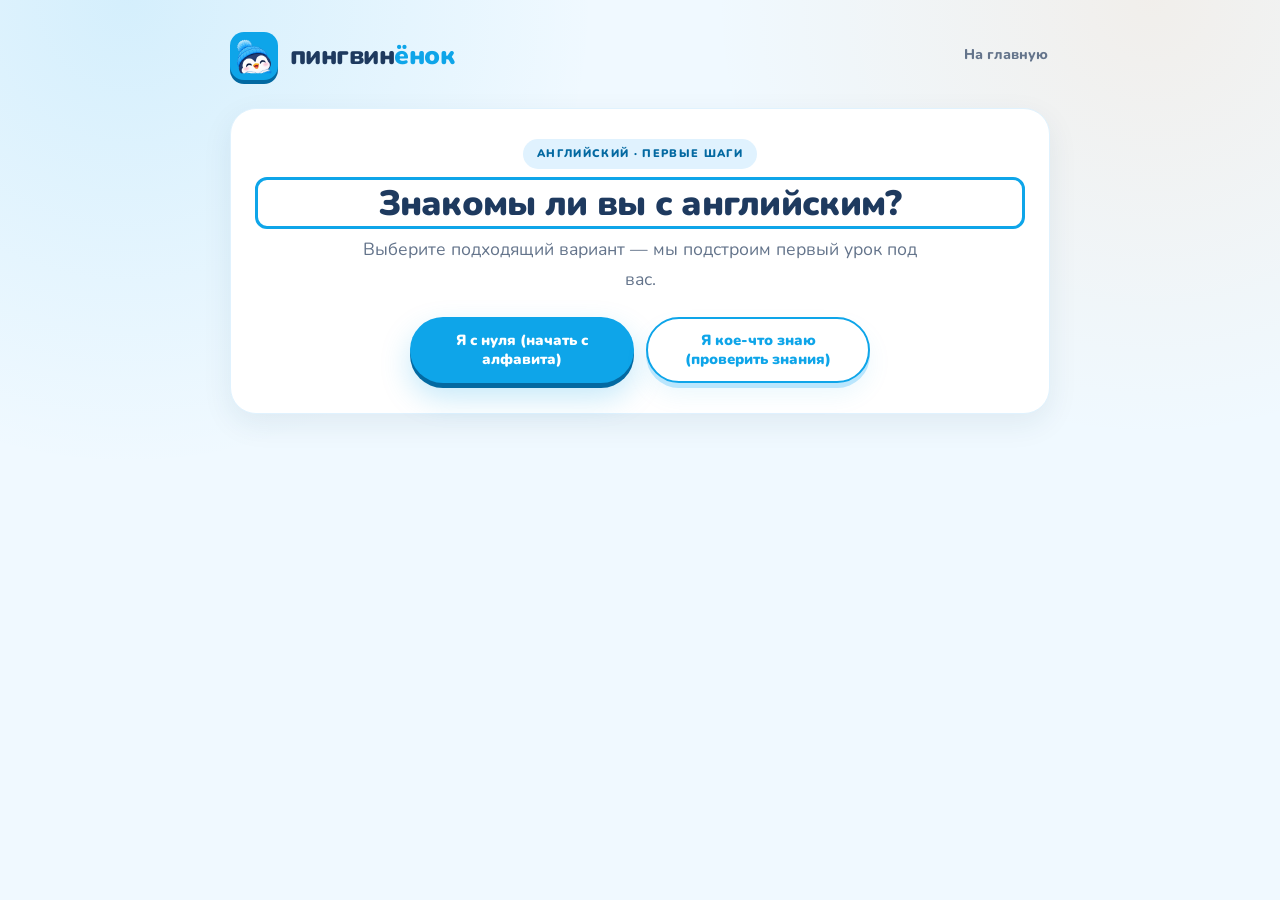
==== lessons.html @ 1494838b "Create SPA lesson engine, onboarding, and progress tracking" ====
<!DOCTYPE html>
<html lang="ru">
<head>
  <meta charset="UTF-8">
  <meta name="viewport" content="width=device-width, initial-scale=1.0">
  <title>Уроки — пингвинёнок</title>
  <meta name="description" content="Первые уроки английского с пингвинёнком: алфавит, приветствия и числа.">
  <link rel="icon" type="image/png" href="images/favicon.png">
  <link rel="apple-touch-icon" href="images/favicon.png">
  <link rel="preconnect" href="https://fonts.googleapis.com">
  <link rel="preconnect" href="https://fonts.gstatic.com" crossorigin>
  <link href="https://fonts.googleapis.com/css2?family=Nunito:wght@400;600;700;800;900&amp;display=swap" rel="stylesheet">
  <link rel="stylesheet" href="css/styles.css">
</head>
<body>
  <main class="lessons-app" id="main">
    <div class="container lessons-app__inner">
      <header class="lessons-topbar">
        <a class="logo" href="index.html" aria-label="пингвинёнок — на главную">
          <span class="logo__icon"><img src="images/penguin-icon.png" alt="" width="48" height="48"></span>
          <span class="logo__text"><span class="logo__text-dark">пингвин</span><span class="logo__text-blue">ёнок</span></span>
        </a>
        <a class="btn-text" href="index.html">На главную</a>
      </header>

      <section class="lesson-screen" data-screen="onboarding">
        <div class="lesson-card lesson-card--centered">
          <span class="eyebrow">Английский · первые шаги</span>
          <h1 class="section__title">Знакомы ли вы с английским?</h1>
          <p class="section__lead">Выберите подходящий вариант — мы подстроим первый урок под вас.</p>
          <div class="lesson-actions">
            <button class="btn btn--primary" type="button" data-action="start-zero">Я с нуля (начать с алфавита)</button>
            <button class="btn btn--secondary" type="button" data-action="start-test">Я кое-что знаю (проверить знания)</button>
          </div>
        </div>
      </section>

      <section class="lesson-screen" data-screen="continue" hidden>
        <div class="lesson-card lesson-card--centered">
          <span class="eyebrow" data-continue-label>Продолжить обучение</span>
          <h1 class="section__title" data-continue-title>Продолжить обучение</h1>
          <p class="section__lead" data-continue-text></p>
          <p class="lesson-continue__meta" data-continue-meta></p>
          <div class="lesson-actions">
            <button class="btn btn--primary" type="button" data-action="continue" data-continue-button>Продолжить</button>
            <button class="btn-text" type="button" data-action="reset">Начать заново</button>
          </div>
        </div>
      </section>

      <section class="lesson-screen" data-screen="test" hidden>
        <div class="lesson-card">
          <div class="lesson-topline">
            <span class="eyebrow">Мини-тест</span>
            <span class="lesson-counter" data-test-count></span>
          </div>
          <div class="lesson-progress" role="progressbar" aria-label="Прогресс теста" aria-valuemin="0" aria-valuemax="100" aria-valuenow="0" data-test-progress-wrap>
            <div class="lesson-progress__bar" data-test-progress></div>
          </div>
          <h1 class="lesson-question" data-test-question></h1>
          <div class="lesson-options" data-test-options></div>
          <p class="lesson-feedback" data-test-feedback aria-live="polite"></p>
          <div class="lesson-actions">
            <button class="btn btn--primary" type="button" data-test-next hidden>Далее</button>
          </div>
        </div>
      </section>

      <section class="lesson-screen" data-screen="lesson" hidden>
        <div class="lesson-card">
          <div class="lesson-topline">
            <span class="eyebrow" data-lesson-type></span>
            <span class="lesson-counter" data-lesson-count></span>
          </div>
          <h1 class="lesson-title" data-lesson-title></h1>
          <p class="lesson-theory" data-lesson-theory></p>
          <div class="lesson-progress" role="progressbar" aria-label="Прогресс урока" aria-valuemin="0" aria-valuemax="100" aria-valuenow="0" data-lesson-progress-wrap>
            <div class="lesson-progress__bar" data-lesson-progress></div>
          </div>
          <h2 class="lesson-question" data-lesson-question></h2>
          <div class="lesson-options" data-lesson-options></div>
          <p class="lesson-feedback" data-lesson-feedback aria-live="polite"></p>
          <div class="lesson-actions">
            <button class="btn btn--primary" type="button" data-lesson-next hidden>Далее</button>
          </div>
        </div>
        <button class="btn-text lesson-exit" type="button" data-action="exit">Выйти к продолжению</button>
      </section>

      <section class="lesson-screen" data-screen="result" hidden>
        <div class="lesson-card lesson-card--centered lesson-result">
          <span class="eyebrow">Результат</span>
          <h1 class="section__title" data-result-title>Урок пройден!</h1>
          <p class="lesson-result__score" data-result-score></p>
          <p class="section__lead" data-result-text></p>
          <div class="lesson-actions">
            <button class="btn btn--primary" type="button" data-result-next></button>
            <a class="btn btn--secondary" href="index.html">На главную</a>
          </div>
        </div>
      </section>
    </div>
  </main>

  <script src="js/lessons.js" defer></script>
</body>
</html>
---- css/styles.css ----
/* ==========================================================================
   пингвинёнок — language learning site
   Design tokens, layout and components. Mobile-first.
   ========================================================================== */

/* ---------- Design tokens ---------- */
:root {
  /* Palette required by the brief */
  --primary: #0EA5E9;
  --primary-shadow: #0369A1;
  --dark-blue: #1E3A5F;
  --accent: #FB923C;
  --bg-section: #F0F9FF;
  --bg-main: #FFFFFF;
  --text-main: #334155;
  --text-muted: #64748B;
  --border-color: #E0F2FE;

  /* Extended palette */
  --primary-soft: #E0F2FE;
  --primary-light: #BAE6FD;
  --primary-ink: #0369A1;
  --accent-soft: #FFEDD5;
  --accent-shadow: #C2410C;
  --surface: #FFFFFF;
  --on-primary: #FFFFFF;
  --header-bg: rgba(255, 255, 255, 0.86);
  --hero-top: #FFFFFF;
  --hero-bottom: #F0F9FF;
  --wave-back: #BAE6FD;
  --wave-front: #E0F2FE;
  --footer-bg: #1E3A5F;
  --footer-text: #C7D8EA;
  --success: #047857;
  --success-bg: #ECFDF5;
  --danger: #DC2626;

  /* Effects */
  --shadow-sm: 0 2px 8px rgba(30, 58, 95, 0.06);
  --shadow-md: 0 10px 30px rgba(30, 58, 95, 0.08);
  --shadow-lg: 0 24px 60px rgba(30, 58, 95, 0.12);
  --shadow-blue: 0 16px 40px rgba(14, 165, 233, 0.22);

  /* Metrics */
  --container: 1200px;
  --header-h: 72px;
  --radius-card: 24px;
  --ease: cubic-bezier(0.22, 1, 0.36, 1);
  color-scheme: light;
}

@media (prefers-color-scheme: dark) {
  :root {
    --primary: #38BDF8;
    --primary-shadow: #0284C7;
    --dark-blue: #E2E8F0;
    --accent: #FDBA74;
    --bg-section: #0F1B2D;
    --bg-main: #0B1220;
    --text-main: #CBD5E1;
    --text-muted: #94A3B8;
    --border-color: #1E3A5F;

    --primary-soft: rgba(56, 189, 248, 0.14);
    --primary-light: #1E3A5F;
    --primary-ink: #7DD3FC;
    --accent-soft: rgba(251, 146, 60, 0.16);
    --surface: #132238;
    --on-primary: #072033;
    --header-bg: rgba(11, 18, 32, 0.88);
    --hero-top: #0B1220;
    --hero-bottom: #0F1B2D;
    --wave-back: #0C4A6E;
    --wave-front: #0F2A45;
    --footer-bg: #080F1A;
    --footer-text: #9FB3C8;
    --success: #6EE7B7;
    --success-bg: rgba(16, 185, 129, 0.12);
    --danger: #FCA5A5;

    --shadow-sm: 0 2px 8px rgba(0, 0, 0, 0.35);
    --shadow-md: 0 10px 30px rgba(0, 0, 0, 0.4);
    --shadow-lg: 0 24px 60px rgba(0, 0, 0, 0.5);
    --shadow-blue: 0 16px 40px rgba(56, 189, 248, 0.18);
    color-scheme: dark;
  }
}

/* ---------- Reset & base ---------- */
*,
*::before,
*::after {
  box-sizing: border-box;
}

html {
  scroll-behavior: smooth;
  scroll-padding-top: calc(var(--header-h) + 20px);
  -webkit-text-size-adjust: 100%;
}

body {
  margin: 0;
  font-family: "Nunito", -apple-system, BlinkMacSystemFont, "Segoe UI", Roboto, "Noto Sans SC", "PingFang SC", "Microsoft YaHei", sans-serif;
  font-size: 16px;
  line-height: 1.6;
  color: var(--text-main);
  background-color: var(--bg-main);
  overflow-x: hidden;
  -webkit-font-smoothing: antialiased;
}

h1, h2, h3, h4, p, ul, ol, blockquote, figure {
  margin: 0;
}

ul, ol {
  padding: 0;
  list-style: none;
}

img, svg {
  display: block;
}

img {
  max-width: 100%;
  height: auto;
}

a {
  color: inherit;
  text-decoration: none;
}

button {
  font: inherit;
  color: inherit;
  background: none;
  border: 0;
  cursor: pointer;
}

button:disabled {
  cursor: default;
}

:focus-visible {
  outline: 3px solid var(--primary);
  outline-offset: 3px;
  border-radius: 6px;
}

::selection {
  background: var(--primary);
  color: #fff;
}

.svg-sprite {
  position: absolute;
  width: 0;
  height: 0;
  overflow: hidden;
}

.container {
  width: min(calc(100% - 40px), var(--container));
  margin-inline: auto;
}

.icon {
  width: 1.25em;
  height: 1.25em;
  flex: none;
  fill: currentColor;
  display: inline-block;
  vertical-align: middle;
}

.skip-link {
  position: fixed;
  top: 10px;
  left: 10px;
  z-index: 300;
  padding: 12px 20px;
  border-radius: 12px;
  background: var(--dark-blue);
  color: #fff;
  font-weight: 800;
  transform: translateY(-160%);
  transition: transform 0.2s var(--ease);
}

.skip-link:focus {
  transform: translateY(0);
}

/* ---------- Reveal-on-scroll (JS adds .reveal-pending, so a failed script never hides content) ---------- */
.reveal.reveal-pending {
  opacity: 0;
  transform: translateY(24px);
  transition: opacity 0.65s ease, transform 0.65s var(--ease);
}

.reveal.is-visible {
  opacity: 1;
  transform: none;
}

/* ---------- Buttons ---------- */
.btn {
  display: inline-flex;
  align-items: center;
  justify-content: center;
  gap: 10px;
  min-height: 56px;
  padding: 0 28px;
  border: 2px solid transparent;
  border-radius: 999px;
  font-size: 13.5px;
  font-weight: 900;
  letter-spacing: 0.07em;
  line-height: 1.15;
  text-align: center;
  text-transform: uppercase;
  white-space: nowrap;
  user-select: none;
  cursor: pointer;
  transition: transform 0.15s var(--ease), box-shadow 0.15s var(--ease),
    background-color 0.2s, color 0.2s, border-color 0.2s;
}

.btn--primary {
  color: var(--on-primary);
  background: var(--primary);
  box-shadow: 0 5px 0 var(--primary-shadow), 0 14px 30px rgba(14, 165, 233, 0.25);
}

.btn--primary:hover {
  transform: translateY(2px);
  box-shadow: 0 3px 0 var(--primary-shadow), 0 10px 22px rgba(14, 165, 233, 0.22);
}

.btn--primary:active {
  transform: translateY(5px);
  box-shadow: 0 0 0 var(--primary-shadow), 0 2px 6px rgba(14, 165, 233, 0.2);
}

.btn--secondary {
  color: var(--primary);
  background: var(--surface);
  border-color: var(--primary);
  box-shadow: 0 5px 0 var(--primary-light), 0 12px 24px rgba(14, 165, 233, 0.08);
}

.btn--secondary:hover {
  background: var(--bg-section);
  transform: translateY(2px);
  box-shadow: 0 3px 0 var(--primary-light);
}

.btn--secondary:active {
  transform: translateY(5px);
  box-shadow: 0 0 0 var(--primary-light);
}

.btn--light {
  color: var(--primary);
  background: #fff;
  box-shadow: 0 5px 0 rgba(3, 105, 161, 0.45), 0 16px 30px rgba(3, 105, 161, 0.28);
}

.btn--light:hover {
  transform: translateY(2px);
  box-shadow: 0 3px 0 rgba(3, 105, 161, 0.45), 0 12px 24px rgba(3, 105, 161, 0.24);
}

.btn--light:active {
  transform: translateY(5px);
  box-shadow: 0 0 0 rgba(3, 105, 161, 0.45);
}

.btn--sm {
  min-height: 46px;
  padding: 0 22px;
  font-size: 12px;
  letter-spacing: 0.05em;
  box-shadow: 0 4px 0 var(--primary-shadow);
}

.btn--sm:hover {
  box-shadow: 0 2px 0 var(--primary-shadow);
}

.btn--sm:active {
  box-shadow: 0 0 0 var(--primary-shadow);
}

.btn-text {
  padding: 8px 2px;
  border-bottom: 2px solid transparent;
  font-size: 0.88rem;
  font-weight: 800;
  color: var(--text-muted);
  transition: color 0.2s, border-color 0.2s;
}

.btn-text:hover {
  color: var(--primary);
  border-bottom-color: var(--primary);
}

/* ---------- Logo ---------- */
.logo {
  display: inline-flex;
  align-items: center;
  gap: 10px;
  flex: none;
}

.logo__icon {
  display: grid;
  place-items: center;
  width: 42px;
  height: 42px;
  padding: 4px;
  border-radius: 14px;
  background: #0EA5E9;
  box-shadow: 0 4px 0 #0369A1;
  transition: transform 0.2s var(--ease), box-shadow 0.2s var(--ease);
}

.logo__icon img {
  width: 100%;
  height: 100%;
  object-fit: contain;
}

.logo:hover .logo__icon {
  transform: translateY(2px);
  box-shadow: 0 2px 0 #0369A1;
}

.logo__text {
  font-size: 22px;
  font-weight: 900;
  letter-spacing: -0.02em;
  line-height: 1;
}

.logo__text-dark {
  color: var(--dark-blue);
}

.logo__text-blue {
  color: var(--primary);
}

/* ---------- Header ---------- */
.site-header {
  position: sticky;
  top: 0;
  z-index: 120;
  background: var(--header-bg);
  -webkit-backdrop-filter: blur(14px);
  backdrop-filter: blur(14px);
  border-bottom: 1px solid transparent;
  transition: border-color 0.3s, box-shadow 0.3s;
}

.site-header.is-scrolled {
  border-bottom-color: var(--border-color);
  box-shadow: 0 10px 30px rgba(30, 58, 95, 0.06);
}

.header__inner {
  display: flex;
  align-items: center;
  justify-content: space-between;
  gap: 16px;
  min-height: var(--header-h);
}

.nav {
  display: none;
}

.nav__list {
  display: flex;
  align-items: center;
  gap: 22px;
}

.nav__link {
  position: relative;
  padding: 8px 0;
  font-size: 12px;
  font-weight: 800;
  letter-spacing: 0.07em;
  text-transform: uppercase;
  color: var(--text-main);
  transition: color 0.2s;
}

.nav__link::after {
  content: "";
  position: absolute;
  left: 0;
  right: 0;
  bottom: 0;
  height: 2px;
  border-radius: 2px;
  background: var(--primary);
  transform: scaleX(0);
  transform-origin: left;
  transition: transform 0.25s var(--ease);
}

.nav__link:hover,
.nav__link:focus-visible {
  color: var(--primary);
}

.nav__link:hover::after {
  transform: scaleX(1);
}

.header__right {
  display: flex;
  align-items: center;
  gap: 10px;
}

.header__cta {
  display: none;
  white-space: nowrap;
}

/* ---------- Language switcher ---------- */
.lang-switcher {
  position: relative;
  display: none;
}

.lang-switcher__toggle {
  display: inline-flex;
  align-items: center;
  gap: 8px;
  padding: 10px 14px;
  border: 1.5px solid var(--border-color);
  border-radius: 999px;
  background: var(--surface);
  font-size: 13px;
  font-weight: 800;
  color: var(--text-main);
  white-space: nowrap;
  transition: border-color 0.2s, box-shadow 0.2s;
}

.lang-switcher__toggle:hover {
  border-color: var(--primary);
  box-shadow: var(--shadow-sm);
}

.lang-switcher__toggle > .icon {
  color: var(--primary);
}

.lang-switcher__label {
  font-size: 11px;
  font-weight: 900;
  letter-spacing: 0.05em;
  text-transform: uppercase;
}

.lang-switcher__current {
  color: var(--dark-blue);
  font-weight: 900;
  letter-spacing: 0;
  text-transform: none;
}

.lang-switcher__chevron {
  width: 14px;
  height: 14px;
  color: var(--text-muted);
  transition: transform 0.25s var(--ease);
}

.lang-switcher__toggle[aria-expanded="true"] .lang-switcher__chevron {
  transform: rotate(180deg);
}

.lang-menu {
  position: absolute;
  top: calc(100% + 10px);
  right: 0;
  z-index: 50;
  min-width: 212px;
  padding: 8px;
  border: 1px solid var(--border-color);
  border-radius: 18px;
  background: var(--surface);
  box-shadow: var(--shadow-lg);
  animation: menu-in 0.2s var(--ease);
}

.lang-menu[hidden] {
  display: none;
}

.lang-menu__option {
  display: flex;
  align-items: center;
  justify-content: space-between;
  width: 100%;
  padding: 10px 12px;
  border-radius: 10px;
  font-size: 15px;
  font-weight: 700;
  color: var(--text-main);
  text-align: left;
  transition: background-color 0.15s, color 0.15s;
}

.lang-menu__option:hover,
.lang-menu__option:focus-visible {
  background: var(--bg-section);
  color: var(--dark-blue);
}

.lang-menu__option[aria-selected="true"] {
  background: var(--primary-soft);
  color: var(--primary-ink);
  font-weight: 900;
}

.lang-menu__check {
  width: 16px;
  height: 16px;
  color: var(--primary);
  opacity: 0;
}

.lang-menu__option[aria-selected="true"] .lang-menu__check {
  opacity: 1;
}

/* ---------- Burger ---------- */
.burger {
  display: inline-flex;
  flex-direction: column;
  justify-content: center;
  gap: 5px;
  width: 46px;
  height: 46px;
  padding: 11px;
  border: 1.5px solid var(--border-color);
  border-radius: 14px;
  background: var(--surface);
  box-shadow: 0 3px 0 var(--border-color);
  transition: transform 0.15s var(--ease), box-shadow 0.15s var(--ease),
    border-color 0.2s;
}

.burger:hover {
  border-color: var(--primary);
}

.burger:active {
  transform: translateY(2px);
  box-shadow: 0 1px 0 var(--border-color);
}

.burger__line {
  display: block;
  width: 100%;
  height: 2.5px;
  border-radius: 2px;
  background: var(--dark-blue);
  transition: transform 0.3s var(--ease), opacity 0.2s;
}

/* ---------- Mobile drawer ---------- */
.drawer-overlay {
  position: fixed;
  inset: 0;
  z-index: 150;
  background: rgba(15, 23, 42, 0.45);
  -webkit-backdrop-filter: blur(2px);
  backdrop-filter: blur(2px);
  opacity: 0;
  visibility: hidden;
  transition: opacity 0.3s, visibility 0.3s;
}

.drawer-overlay.is-visible {
  opacity: 1;
  visibility: visible;
}

.drawer {
  position: fixed;
  top: 0;
  right: 0;
  bottom: 0;
  z-index: 160;
  display: flex;
  flex-direction: column;
  gap: 22px;
  width: min(88vw, 380px);
  padding: 18px 22px 32px;
  overflow-y: auto;
  background: var(--surface);
  box-shadow: -20px 0 60px rgba(15, 23, 42, 0.2);
  transform: translateX(105%);
  visibility: hidden;
  transition: transform 0.38s var(--ease), visibility 0.38s;
  overscroll-behavior: contain;
}

.drawer.is-open {
  transform: translateX(0);
  visibility: visible;
}

body.menu-open {
  overflow: hidden;
}

.drawer__head {
  display: flex;
  align-items: center;
  justify-content: space-between;
  gap: 12px;
}

.drawer__close {
  display: grid;
  place-items: center;
  width: 44px;
  height: 44px;
  border: 1.5px solid var(--border-color);
  border-radius: 14px;
  background: var(--bg-section);
  color: var(--dark-blue);
  transition: border-color 0.2s, color 0.2s, transform 0.15s;
}

.drawer__close:hover {
  border-color: var(--primary);
  color: var(--primary);
}

.drawer__close:active {
  transform: scale(0.96);
}

.drawer__close .icon {
  width: 20px;
  height: 20px;
}

.drawer__nav {
  display: flex;
  flex-direction: column;
}

.drawer__nav a {
  display: flex;
  align-items: center;
  justify-content: space-between;
  padding: 14px 2px;
  border-bottom: 1px solid var(--border-color);
  font-size: 18px;
  font-weight: 800;
  color: var(--dark-blue);
  transition: color 0.2s, padding-left 0.2s;
}

.drawer__nav a::after {
  content: "→";
  color: var(--primary);
  opacity: 0.5;
  transition: transform 0.2s, opacity 0.2s;
}

.drawer__nav a:hover {
  color: var(--primary);
  padding-left: 4px;
}

.drawer__nav a:hover::after {
  opacity: 1;
  transform: translateX(3px);
}

.drawer__lang-label {
  margin-bottom: 10px;
  font-size: 11px;
  font-weight: 900;
  letter-spacing: 0.12em;
  text-transform: uppercase;
  color: var(--text-muted);
}

.drawer__lang-grid {
  display: grid;
  grid-template-columns: repeat(2, 1fr);
  gap: 8px;
}

.drawer__lang-grid button {
  padding: 10px 12px;
  border: 1.5px solid var(--border-color);
  border-radius: 12px;
  background: var(--bg-section);
  font-size: 14px;
  font-weight: 800;
  color: var(--text-main);
  transition: background-color 0.2s, border-color 0.2s, color 0.2s;
}

.drawer__lang-grid button:hover {
  border-color: var(--primary);
  color: var(--primary);
}

.drawer__lang-grid button[aria-pressed="true"] {
  border-color: var(--primary);
  background: var(--primary);
  color: var(--on-primary);
}

.drawer__cta {
  width: 100%;
  margin-top: auto;
}

/* ---------- Hero ---------- */
.hero {
  position: relative;
  background: linear-gradient(180deg, var(--hero-top) 0%, var(--hero-bottom) 100%);
}

.hero__stage {
  position: relative;
  padding: 26px 0 96px;
  overflow: hidden;
}

.hero__inner {
  position: relative;
  z-index: 3;
  display: grid;
  grid-template-columns: 1fr;
  gap: 20px;
  align-items: center;
}

.hero__media {
  position: relative;
  display: flex;
  justify-content: center;
  width: 100%;
  max-width: 460px;
  margin-inline: auto;
  padding: 10px 8px 0;
}

.hero__mascot-wrap {
  position: relative;
  width: 100%;
  max-width: 380px;
  animation: mascot-breathe 6.5s ease-in-out infinite;
}

.hero__mascot {
  width: 100%;
  height: auto;
  filter: drop-shadow(0 26px 34px rgba(30, 58, 95, 0.18));
}

/* Speech bubbles */
.bubbles {
  position: absolute;
  inset: 0;
  z-index: 4;
  pointer-events: none;
}

.bubble {
  position: absolute;
  display: inline-flex;
  align-items: center;
  justify-content: center;
  padding: 8px 13px;
  border: 1.5px solid var(--border-color);
  border-radius: 14px;
  background: var(--surface);
  box-shadow: 0 10px 24px rgba(30, 58, 95, 0.1);
  font-size: 13px;
  font-weight: 800;
  color: var(--dark-blue);
  white-space: nowrap;
  opacity: 0;
  animation: bubble-show 16s var(--ease) infinite;
}

.bubble::after {
  content: "";
  position: absolute;
  bottom: -6px;
  left: 20px;
  width: 10px;
  height: 10px;
  border-right: 1.5px solid var(--border-color);
  border-bottom: 1.5px solid var(--border-color);
  background: var(--surface);
  transform: rotate(45deg);
}

.bubble--hello {
  top: 10%;
  right: 2%;
  animation-delay: 0s;
}

.bubble--hello::after {
  left: auto;
  right: 22px;
}

.bubble--bonjour {
  bottom: 20%;
  left: 0;
  animation-delay: 4s;
}

.bubble--bonjour::after {
  top: -6px;
  bottom: auto;
  left: 20px;
  transform: rotate(225deg);
}

.bubble--nihao {
  top: 44%;
  right: -1%;
  animation-delay: 8s;
}

.bubble--nihao::after {
  top: 50%;
  bottom: auto;
  left: -6px;
  transform: translateY(-50%) rotate(135deg);
}

.bubble--heart {
  top: 6%;
  left: 4%;
  padding: 11px 13px;
  border-radius: 50%;
  animation-delay: 12s;
}

.bubble--heart::after {
  left: 18px;
}

.bubble__heart {
  width: 20px;
  height: 20px;
  fill: var(--primary);
}

/* Hero copy */
.hero__content {
  position: relative;
  z-index: 3;
  max-width: 620px;
  margin-inline: auto;
  text-align: center;
}

.hero__title {
  font-size: clamp(2rem, 6.6vw, 3.6rem);
  font-weight: 900;
  line-height: 1.1;
  letter-spacing: -0.02em;
  color: var(--dark-blue);
  text-wrap: balance;
}

.hero__title-line {
  display: block;
}

.hero__accent {
  color: var(--primary);
}

.hero__subtitle {
  max-width: 560px;
  margin: 16px auto 0;
  font-size: clamp(1rem, 2.4vw, 1.2rem);
  line-height: 1.65;
  color: var(--text-muted);
}

.hero__pills {
  display: flex;
  flex-wrap: wrap;
  justify-content: center;
  gap: 8px;
  margin: 22px 0 26px;
}

.pill {
  display: inline-flex;
  align-items: center;
  gap: 8px;
  padding: 9px 16px;
  border: 1px solid var(--border-color);
  border-radius: 999px;
  background: var(--surface);
  box-shadow: 0 6px 16px rgba(14, 165, 233, 0.08);
  font-size: 13.5px;
  font-weight: 800;
  color: var(--dark-blue);
}

.pill__emoji {
  font-size: 16px;
  line-height: 1;
}

.hero__actions {
  display: flex;
  flex-direction: column;
  align-items: center;
  gap: 14px;
}

.hero__actions .btn {
  width: 100%;
  max-width: 370px;
}

/* Snow */
.snow {
  position: absolute;
  inset: 0;
  z-index: 2;
  overflow: hidden;
  pointer-events: none;
}

.snowflake {
  position: absolute;
  top: -24px;
  left: var(--x, 10%);
  width: var(--size, 12px);
  height: var(--size, 12px);
  border-radius: 50%;
  background-color: var(--flake, #BAE6FD);
  opacity: var(--opacity, 0.7);
  -webkit-mask: url("data:image/svg+xml,%3Csvg xmlns='http://www.w3.org/2000/svg' viewBox='0 0 24 24'%3E%3Cpath d='M12 2v20M3.3 7l17.4 10M3.3 17l17.4-10M9.5 3.5 12 5l2.5-1.5M9.5 20.5 12 19l2.5 1.5M2.5 10.5 5 12l-2.5 1.5M21.5 10.5 19 12l2.5 1.5' fill='none' stroke='%23000' stroke-width='1.7' stroke-linecap='round'/%3E%3C/svg%3E") center / contain no-repeat;
  mask: url("data:image/svg+xml,%3Csvg xmlns='http://www.w3.org/2000/svg' viewBox='0 0 24 24'%3E%3Cpath d='M12 2v20M3.3 7l17.4 10M3.3 17l17.4-10M9.5 3.5 12 5l2.5-1.5M9.5 20.5 12 19l2.5 1.5M2.5 10.5 5 12l-2.5 1.5M21.5 10.5 19 12l2.5 1.5' fill='none' stroke='%23000' stroke-width='1.7' stroke-linecap='round'/%3E%3C/svg%3E") center / contain no-repeat;
  animation: snow-fall var(--duration, 12s) linear infinite;
  animation-delay: var(--delay, 0s);
  will-change: transform;
}

.snowflake--white {
  --flake: #ffffff;
}

.snowflake--blue {
  --flake: #BAE6FD;
}

/* Snow drifts */
.hero__waves {
  position: absolute;
  right: 0;
  bottom: 0;
  left: 0;
  z-index: 2;
  height: 88px;
  pointer-events: none;
}

.wave {
  position: absolute;
  left: 0;
  display: block;
  width: 100%;
}

.wave--back {
  bottom: 0;
  height: 100%;
}

.wave--front {
  bottom: -1px;
  height: 66%;
}

.wave--back path {
  fill: var(--wave-back);
}

.wave--front path {
  fill: var(--wave-front);
}

/* Flags strip */
.flags-strip {
  position: relative;
  z-index: 4;
  padding: 20px 0;
  background: var(--bg-main);
}

.flags-strip__list {
  display: flex;
  flex-wrap: wrap;
  align-items: center;
  justify-content: center;
  gap: 12px 20px;
}

.flags-strip__item {
  display: inline-flex;
  align-items: center;
  gap: 8px;
  font-size: 11.5px;
  font-weight: 800;
  letter-spacing: 0.06em;
  text-transform: uppercase;
  color: var(--text-main);
  white-space: nowrap;
}

.flag {
  width: 30px;
  height: 20px;
  flex: none;
  border-radius: 3px;
  overflow: hidden;
  box-shadow: 0 1px 3px rgba(30, 58, 95, 0.2);
}

/* ---------- Sections ---------- */
.section {
  position: relative;
  padding: 56px 0;
  background: var(--bg-main);
}

.section--tinted {
  background: var(--bg-section);
}

.section__head {
  max-width: 760px;
  margin: 0 auto 32px;
  text-align: center;
}

.eyebrow {
  display: inline-flex;
  align-items: center;
  gap: 6px;
  margin-bottom: 14px;
  padding: 6px 14px;
  border-radius: 999px;
  background: var(--primary-soft);
  color: var(--primary-ink);
  font-size: 10.5px;
  font-weight: 900;
  letter-spacing: 0.12em;
  text-transform: uppercase;
}

.section__title {
  font-size: clamp(1.75rem, 4.6vw, 2.65rem);
  font-weight: 900;
  line-height: 1.15;
  letter-spacing: -0.02em;
  color: var(--dark-blue);
  text-wrap: balance;
}

.section__lead {
  margin-top: 14px;
  font-size: clamp(0.98rem, 2.2vw, 1.1rem);
  line-height: 1.7;
  color: var(--text-muted);
}

.check-list {
  display: flex;
  flex-direction: column;
  gap: 10px;
  margin: 18px 0 22px;
}

.check-list li {
  display: flex;
  align-items: flex-start;
  gap: 10px;
  font-size: 0.92rem;
  font-weight: 700;
  color: var(--text-main);
}

.check-list__icon {
  width: 18px;
  height: 18px;
  margin-top: 2px;
  color: var(--primary);
}

/* ---------- Languages ---------- */
.language-grid {
  display: grid;
  grid-template-columns: 1fr;
  gap: 14px;
}

.language-card {
  display: flex;
  align-items: center;
  gap: 14px;
  padding: 17px 18px;
  border: 1.5px solid var(--border-color);
  border-radius: 18px;
  background: var(--surface);
  box-shadow: 0 3px 0 var(--border-color), var(--shadow-sm);
  transition: transform 0.22s var(--ease), box-shadow 0.22s var(--ease),
    border-color 0.22s;
}

.language-card:hover {
  border-color: var(--primary);
  transform: translateY(-4px);
  box-shadow: 0 6px 0 var(--primary-light), var(--shadow-md);
}

.language-card__flag .flag {
  width: 42px;
  height: 28px;
  border-radius: 5px;
}

.language-card__body {
  display: flex;
  flex: 1;
  flex-direction: column;
  gap: 2px;
  min-width: 0;
}

.language-card__name {
  font-size: 1.05rem;
  font-weight: 900;
  letter-spacing: -0.01em;
  color: var(--dark-blue);
}

.language-card__meta {
  font-size: 0.8rem;
  font-weight: 700;
  color: var(--text-muted);
}

.language-card__arrow {
  width: 20px;
  height: 20px;
  color: var(--primary);
  opacity: 0.55;
  transition: transform 0.2s, opacity 0.2s;
}

.language-card:hover .language-card__arrow {
  opacity: 1;
  transform: translateX(4px);
}

.language-card.card-disabled {
  opacity: 0.5;
  pointer-events: none;
  cursor: not-allowed;
}

.language-card.card-disabled:hover {
  border-color: var(--border-color);
  transform: none;
  box-shadow: 0 3px 0 var(--border-color), var(--shadow-sm);
}

.language-card.card-disabled .language-card__arrow {
  opacity: 0.25;
}

.language-card__badge {
  align-self: flex-start;
  margin-top: 6px;
  padding: 3px 8px;
  border-radius: 999px;
  background: var(--accent-soft);
  color: var(--accent-shadow);
  font-size: 0.62rem;
  font-weight: 900;
  letter-spacing: 0.05em;
  text-transform: uppercase;
}

/* ---------- Method ---------- */
.method-grid {
  display: grid;
  grid-template-columns: 1fr;
  gap: 24px;
  max-width: 760px;
  margin-inline: auto;
}

.feature-list {
  display: flex;
  flex-direction: column;
  gap: 14px;
}

.feature {
  display: flex;
  gap: 15px;
  padding: 18px;
  border: 1.5px solid var(--border-color);
  border-radius: 20px;
  background: var(--surface);
  box-shadow: var(--shadow-sm);
}

.feature__icon {
  display: grid;
  flex: none;
  place-items: center;
  width: 48px;
  height: 48px;
  border-radius: 14px;
  background: var(--primary-soft);
  color: var(--primary);
}

.feature__icon .icon {
  width: 24px;
  height: 24px;
}

.feature__body h3 {
  margin-bottom: 4px;
  font-size: 1.02rem;
  font-weight: 900;
  color: var(--dark-blue);
}

.feature__body p {
  font-size: 0.92rem;
  line-height: 1.6;
  color: var(--text-muted);
}



/* ---------- Exams ---------- */
.exam-tabs {
  display: flex;
  flex-wrap: wrap;
  justify-content: center;
  gap: 8px;
  margin-bottom: 26px;
}

.exam-tab {
  padding: 10px 20px;
  border: 1.5px solid var(--border-color);
  border-radius: 999px;
  background: var(--surface);
  font-size: 0.88rem;
  font-weight: 800;
  color: var(--text-muted);
  transition: transform 0.15s, box-shadow 0.15s, background-color 0.2s,
    border-color 0.2s, color 0.2s;
}

.exam-tab:hover {
  border-color: var(--primary);
  color: var(--primary);
}

.exam-tab.is-active {
  border-color: var(--primary);
  background: var(--primary);
  box-shadow: 0 4px 0 var(--primary-shadow);
  color: var(--on-primary);
  transform: translateY(-1px);
}

.exam-panel {
  display: grid;
  grid-template-columns: 1fr;
  gap: 26px;
  padding: 24px;
  border: 1.5px solid var(--border-color);
  border-radius: 28px;
  background: var(--surface);
  box-shadow: var(--shadow-md);
  overflow: hidden;
}

.exam-panel__tag {
  display: inline-flex;
  align-self: flex-start;
  padding: 6px 14px;
  border-radius: 999px;
  background: var(--primary-soft);
  font-size: 0.72rem;
  font-weight: 900;
  letter-spacing: 0.06em;
  text-transform: uppercase;
  color: var(--primary-ink);
}

.exam-panel__score {
  display: flex;
  align-items: baseline;
  gap: 8px;
  margin-top: 18px;
  font-weight: 900;
  line-height: 1;
  color: var(--dark-blue);
}

.exam-panel__score strong {
  font-size: clamp(2.6rem, 8vw, 3.6rem);
  letter-spacing: -0.03em;
  color: var(--primary);
}

.exam-panel__score span {
  font-size: clamp(1.05rem, 3vw, 1.35rem);
}

.exam-panel__score-note {
  margin-top: 4px;
  font-size: 0.85rem;
  font-weight: 700;
  color: var(--text-muted);
}

.exam-panel__text {
  margin-top: 16px;
  font-size: 0.98rem;
  line-height: 1.7;
  color: var(--text-main);
}

.exam-visual {
  position: relative;
  display: flex;
  align-items: center;
  justify-content: center;
  min-height: 320px;
  padding: 16px 10px;
  border-radius: 24px;
  background: linear-gradient(160deg, var(--primary-soft), var(--bg-section));
  overflow: hidden;
}

.exam-visual__mascot {
  position: relative;
  z-index: 2;
  width: min(100%, 300px);
  height: auto;
  filter: drop-shadow(0 18px 26px rgba(30, 58, 95, 0.18));
  animation: mascot-breathe 7s ease-in-out infinite;
}

.exam-visual__blob {
  position: absolute;
  border-radius: 50%;
  opacity: 0.55;
}

.exam-visual__blob--one {
  top: -40px;
  right: -40px;
  width: 180px;
  height: 180px;
  background: var(--primary-light);
}

.exam-visual__blob--two {
  bottom: -30px;
  left: -20px;
  width: 140px;
  height: 140px;
  background: var(--accent-soft);
}

.exam-badge {
  position: absolute;
  z-index: 3;
  padding: 10px 14px;
  border: 1.5px solid var(--border-color);
  border-radius: 16px;
  background: var(--surface);
  box-shadow: var(--shadow-md);
}

.exam-badge--score {
  top: 18px;
  left: 14px;
  display: flex;
  flex-direction: column;
  gap: 2px;
}

.exam-badge__value {
  font-size: 1.7rem;
  font-weight: 900;
  line-height: 1;
  color: var(--primary);
}

.exam-badge__label {
  font-size: 0.68rem;
  font-weight: 800;
  color: var(--text-muted);
}

.exam-badge--check {
  right: 14px;
  bottom: 20px;
  display: inline-flex;
  align-items: center;
  gap: 7px;
  border-color: transparent;
  background: var(--success-bg);
  font-size: 0.76rem;
  font-weight: 900;
  color: var(--success);
}

.exam-badge--check .icon {
  width: 16px;
  height: 16px;
}

/* ---------- Audience ---------- */
.audience-tabs {
  display: flex;
  flex-wrap: wrap;
  justify-content: center;
  gap: 8px;
  margin-bottom: 22px;
}

.audience-tab {
  padding: 9px 16px;
  border: 1.5px solid var(--border-color);
  border-radius: 999px;
  background: var(--surface);
  font-size: 0.82rem;
  font-weight: 800;
  color: var(--text-muted);
  transition: background-color 0.2s, border-color 0.2s, color 0.2s,
    transform 0.15s, box-shadow 0.15s;
}

.audience-tab:hover {
  border-color: var(--primary);
  color: var(--primary);
}

.audience-tab.is-active {
  border-color: var(--primary);
  background: var(--primary);
  box-shadow: 0 4px 0 var(--primary-shadow);
  color: var(--on-primary);
  transform: translateY(-1px);
}

.audience-panel {
  display: grid;
  grid-template-columns: 1fr;
  gap: 22px;
  padding: 24px;
  border: 1.5px solid var(--border-color);
  border-radius: 26px;
  background: var(--surface);
  box-shadow: var(--shadow-md);
}

.audience-panel__body h3 {
  margin-bottom: 8px;
  font-size: clamp(1.2rem, 3vw, 1.5rem);
  font-weight: 900;
  line-height: 1.25;
  color: var(--dark-blue);
}

.audience-panel__body p {
  font-size: 0.96rem;
  line-height: 1.7;
  color: var(--text-muted);
}

.audience-panel .check-list {
  margin-bottom: 0;
}

.audience-panel__stat {
  display: flex;
  flex-direction: column;
  justify-content: center;
  gap: 4px;
  padding: 20px;
  border: 1.5px dashed var(--primary-light);
  border-radius: 20px;
  background: var(--bg-section);
  text-align: center;
}

.audience-panel__stat-icon {
  display: grid;
  place-items: center;
  width: 46px;
  height: 46px;
  margin: 0 auto 6px;
  border-radius: 14px;
  background: var(--surface);
  box-shadow: var(--shadow-sm);
  color: var(--primary);
}

.audience-panel__stat-icon .icon {
  width: 22px;
  height: 22px;
}

.audience-panel__stat strong {
  font-size: 1.3rem;
  font-weight: 900;
  color: var(--dark-blue);
}

.audience-panel__stat span:last-child {
  font-size: 0.8rem;
  font-weight: 700;
  color: var(--text-muted);
}





/* ---------- FAQ ---------- */
.faq {
  display: flex;
  flex-direction: column;
  gap: 12px;
  max-width: 840px;
  margin-inline: auto;
}

.faq__item {
  overflow: hidden;
  border: 1.5px solid var(--border-color);
  border-radius: 18px;
  background: var(--surface);
  transition: border-color 0.2s, box-shadow 0.2s;
}

.faq__item.is-open {
  border-color: var(--primary-light);
  box-shadow: var(--shadow-md);
}

.faq__heading {
  font: inherit;
}

.faq__question {
  display: flex;
  align-items: center;
  justify-content: space-between;
  gap: 16px;
  width: 100%;
  padding: 18px 20px;
  font-size: 0.98rem;
  font-weight: 900;
  color: var(--dark-blue);
  text-align: left;
  transition: color 0.2s;
}

.faq__question:hover {
  color: var(--primary);
}

.faq__icon {
  position: relative;
  flex: none;
  width: 28px;
  height: 28px;
  border-radius: 50%;
  background: var(--primary-soft);
  transition: background-color 0.2s, transform 0.3s var(--ease);
}

.faq__icon::before,
.faq__icon::after {
  content: "";
  position: absolute;
  top: 50%;
  left: 50%;
  border-radius: 2px;
  background: var(--primary);
  transform: translate(-50%, -50%);
  transition: transform 0.3s var(--ease), opacity 0.3s, background-color 0.2s;
}

.faq__icon::before {
  width: 12px;
  height: 2px;
}

.faq__icon::after {
  width: 2px;
  height: 12px;
}

.faq__item.is-open .faq__icon {
  background: var(--primary);
  transform: rotate(180deg);
}

.faq__item.is-open .faq__icon::before,
.faq__item.is-open .faq__icon::after {
  background: var(--on-primary);
}

.faq__item.is-open .faq__icon::after {
  opacity: 0;
  transform: translate(-50%, -50%) rotate(90deg);
}

.faq__answer {
  display: grid;
  grid-template-rows: 0fr;
  transition: grid-template-rows 0.35s var(--ease);
}

.faq__item.is-open .faq__answer {
  grid-template-rows: 1fr;
}

.faq__answer-inner {
  overflow: hidden;
}

.faq__answer-inner p {
  padding: 0 20px 20px;
  font-size: 0.94rem;
  line-height: 1.7;
  color: var(--text-muted);
}

/* ---------- CTA ---------- */
.cta-section {
  padding-bottom: 64px;
}

.cta-card {
  position: relative;
  display: flex;
  flex-direction: column;
  align-items: center;
  gap: 18px;
  padding: 36px 22px;
  border-radius: 28px;
  background: linear-gradient(140deg, #0EA5E9 0%, #0284C7 100%);
  box-shadow: 0 24px 60px rgba(14, 165, 233, 0.28);
  text-align: center;
  overflow: hidden;
}

.cta-card::before {
  content: "";
  position: absolute;
  top: -150px;
  right: -100px;
  width: 320px;
  height: 320px;
  border-radius: 50%;
  background: rgba(255, 255, 255, 0.1);
}

.cta-card::after {
  content: "";
  position: absolute;
  bottom: -120px;
  left: -80px;
  width: 260px;
  height: 260px;
  border-radius: 50%;
  background: rgba(255, 255, 255, 0.08);
}

.cta-card__content {
  position: relative;
  z-index: 4;
  display: flex;
  flex-direction: column;
  align-items: center;
  gap: 14px;
}

.cta-card__title {
  font-size: clamp(1.8rem, 5vw, 2.6rem);
  font-weight: 900;
  line-height: 1.15;
  letter-spacing: -0.02em;
  color: #fff;
  text-wrap: balance;
}

.cta-card__text {
  max-width: 520px;
  font-size: 1rem;
  line-height: 1.65;
  color: rgba(255, 255, 255, 0.92);
}

.cta-card__mascot {
  position: relative;
  z-index: 1;
  width: min(62%, 240px);
  filter: drop-shadow(0 16px 24px rgba(3, 105, 161, 0.35));
  animation: mascot-breathe 7s ease-in-out infinite;
}

.cta-card__bubbles {
  display: none;
  position: absolute;
  inset: 0;
  z-index: 2;
  pointer-events: none;
}

.cta-bubble {
  position: absolute;
  padding: 8px 14px;
  border-radius: 12px;
  background: #fff;
  box-shadow: 0 8px 20px rgba(3, 105, 161, 0.25);
  font-size: 0.8rem;
  font-weight: 900;
  color: #0EA5E9;
}

.cta-bubble--1 {
  top: 8%;
  left: 3%;
  transform: rotate(-5deg);
}

.cta-bubble--2 {
  bottom: 8%;
  left: 3%;
  transform: rotate(4deg);
}

.cta-bubble--3 {
  top: 8%;
  right: 4%;
  transform: rotate(4deg);
}

.cta-bubble--4 {
  right: 4%;
  bottom: 8%;
  transform: rotate(-4deg);
}

/* ---------- Footer ---------- */
.footer {
  padding: 48px 0 24px;
  background: var(--footer-bg);
  color: var(--footer-text);
}

.footer__grid {
  display: grid;
  grid-template-columns: 1fr;
  gap: 32px;
}

.footer__brand p {
  max-width: 320px;
  margin-top: 16px;
  font-size: 0.9rem;
  line-height: 1.7;
  color: var(--footer-text);
}

.logo--footer .logo__text-dark {
  color: #fff;
}

.logo--footer .logo__text-blue {
  color: #7DD3FC;
}

.footer__col h2 {
  margin-bottom: 14px;
  font-size: 0.75rem;
  font-weight: 900;
  letter-spacing: 0.12em;
  text-transform: uppercase;
  color: #fff;
}

.footer__col ul {
  display: flex;
  flex-direction: column;
  gap: 10px;
}

.footer__col li,
.footer__col a {
  font-size: 0.9rem;
  font-weight: 600;
  color: var(--footer-text);
}

.footer__col a {
  transition: color 0.2s;
}

.footer__col a:hover {
  color: #7DD3FC;
}

.footer__bottom {
  display: flex;
  flex-direction: column;
  align-items: center;
  gap: 8px;
  margin-top: 40px;
  padding-top: 20px;
  border-top: 1px solid rgba(255, 255, 255, 0.12);
  font-size: 0.8rem;
  color: rgba(255, 255, 255, 0.65);
  text-align: center;
}

.footer__tagline {
  font-weight: 800;
  color: #7DD3FC;
}

/* ---------- Keyframes ---------- */
@keyframes mascot-breathe {
  0%, 100% {
    transform: translateY(0);
  }
  50% {
    transform: translateY(-9px);
  }
}

@keyframes bubble-show {
  0% {
    opacity: 0;
    transform: translateY(10px) scale(0.85);
  }
  3% {
    opacity: 1;
    transform: translateY(0) scale(1);
  }
  18% {
    opacity: 1;
    transform: translateY(-2px) scale(1);
  }
  22% {
    opacity: 0;
    transform: translateY(-6px) scale(0.95);
  }
  100% {
    opacity: 0;
    transform: translateY(-6px) scale(0.95);
  }
}

@keyframes snow-fall {
  from {
    transform: translate3d(0, -30px, 0) rotate(0deg);
  }
  to {
    transform: translate3d(var(--drift, 20px), var(--fall, 120vh), 0) rotate(360deg);
  }
}

@keyframes menu-in {
  from {
    opacity: 0;
    transform: translateY(-6px) scale(0.98);
  }
  to {
    opacity: 1;
    transform: translateY(0) scale(1);
  }
}

/* ==========================================================================
   Responsive — mobile first
   ========================================================================== */

@media (max-width: 359px) {
  .logo__icon {
    width: 38px;
    height: 38px;
  }

  .logo__text {
    font-size: 19px;
  }

  .hero__title {
    font-size: 1.85rem;
  }

  .btn {
    padding: 0 18px;
    font-size: 12px;
  }
}

@media (min-width: 560px) {
  .language-grid {
    grid-template-columns: repeat(2, 1fr);
  }

  .flags-strip__list {
    gap: 14px 30px;
  }

  .flags-strip__item {
    font-size: 12px;
  }

  .flag {
    width: 34px;
    height: 23px;
  }
}

@media (min-width: 640px) {
  .container {
    width: min(calc(100% - 64px), var(--container));
  }

  .hero__title {
    font-size: clamp(2.4rem, 6.2vw, 3.5rem);
  }

  .footer__grid {
    grid-template-columns: repeat(2, 1fr);
  }

  .footer__brand {
    grid-column: 1 / -1;
  }

  .section__head {
    margin-bottom: 36px;
  }

  .section {
    padding: 68px 0;
  }

  .eyebrow {
    font-size: 11px;
  }
}

@media (min-width: 768px) {
  :root {
    --header-h: 82px;
  }

  .logo {
    gap: 12px;
  }

  .logo__icon {
    width: 48px;
    height: 48px;
  }

  .logo__text {
    font-size: 26px;
  }

  .hero__stage {
    padding: 34px 0 118px;
  }

  .hero__content {
    max-width: 680px;
  }

  .hero__subtitle {
    margin-top: 18px;
  }

  .hero__pills {
    gap: 10px;
    margin: 26px 0 30px;
  }

  .pill {
    padding: 10px 18px;
    font-size: 14.5px;
  }

  .hero__actions {
    flex-direction: column;
    align-items: center;
    gap: 16px;
  }

  .hero__actions .btn {
    width: 100%;
    max-width: 380px;
    min-height: 60px;
    font-size: 14.5px;
  }

  .hero__waves {
    height: 112px;
  }

  .flags-strip {
    padding: 24px 0;
  }

  .flags-strip__item {
    font-size: 13px;
  }

  .flags-strip__list {
    gap: 16px 36px;
  }

  .section {
    padding: 80px 0;
  }

  .section__head {
    margin-bottom: 44px;
  }

  .section__title {
    font-size: clamp(2rem, 3.8vw, 2.65rem);
  }

  .language-card {
    padding: 20px 22px;
  }

  .feature {
    padding: 20px;
  }

  .exam-panel {
    padding: 30px;
  }

  .audience-panel {
    grid-template-columns: 1fr 230px;
    align-items: center;
    padding: 30px;
  }

  .cta-section {
    padding-bottom: 80px;
  }

  .cta-card {
    padding: 44px 32px;
  }

  .footer {
    padding-top: 56px;
  }
}

@media (min-width: 900px) {
  .hero__stage {
    padding: 48px 0 152px;
  }

  .hero__inner {
    grid-template-columns: minmax(0, 1.05fr) minmax(0, 1fr);
    gap: clamp(28px, 4vw, 56px);
  }

  .hero__media {
    max-width: 560px;
    padding: 0;
  }

  .hero__mascot-wrap {
    max-width: 440px;
  }

  .hero__content {
    max-width: none;
    margin-inline: 0;
    text-align: left;
  }

  .hero__subtitle {
    margin-inline: 0;
    max-width: 540px;
  }

  .hero__title {
    font-size: clamp(2.9rem, 4vw, 3.55rem);
  }

  .hero__pills {
    justify-content: flex-start;
  }

  .hero__actions {
    flex-direction: column;
    align-items: flex-start;
  }

  .hero__actions .btn {
    width: 100%;
    max-width: 380px;
  }

  .hero__waves {
    height: 138px;
  }

  .bubble {
    font-size: 15px;
    padding: 10px 16px;
    border-radius: 16px;
  }

  .bubble--hello {
    top: 8%;
    right: 4%;
  }

  .bubble--bonjour {
    bottom: 24%;
    left: -3%;
  }

  .bubble--nihao {
    top: 46%;
    right: -2%;
  }

  .bubble--heart {
    top: 12%;
    left: 4%;
  }

  .bubble__heart {
    width: 22px;
    height: 22px;
  }

  .exam-panel {
    grid-template-columns: minmax(0, 1.1fr) minmax(0, 0.9fr);
    gap: 34px;
    align-items: center;
    padding: 38px;
  }

  .exam-visual {
    min-height: 420px;
  }
}

@media (min-width: 1024px) {
  :root {
    --header-h: 86px;
  }

  .header__inner {
    display: grid;
    grid-template-columns: 1fr auto 1fr;
    gap: 20px;
  }

  .logo {
    justify-self: start;
  }

  .nav {
    display: block;
    justify-self: center;
  }

  .header__right {
    justify-self: end;
  }

  .lang-switcher {
    display: block;
  }

  .burger {
    display: none;
  }

  .nav__list {
    gap: clamp(16px, 1.8vw, 26px);
  }

  .nav__link {
    font-size: 12.5px;
  }

  .cta-card {
    flex-direction: row;
    align-items: center;
    justify-content: space-between;
    padding: 52px 64px;
    text-align: left;
  }

  .cta-card__content {
    align-items: flex-start;
    max-width: 560px;
  }

  .cta-card__mascot {
    width: 300px;
    flex: none;
  }

  .cta-card__bubbles {
    display: block;
  }

  .footer__grid {
    grid-template-columns: 1.4fr 1fr 1fr 1fr;
    gap: 40px;
  }

  .footer__brand {
    grid-column: auto;
  }

  .footer__bottom {
    flex-direction: row;
    justify-content: space-between;
    text-align: left;
  }

  .language-grid {
    grid-template-columns: repeat(3, 1fr);
    gap: 18px;
  }
}

@media (min-width: 1024px) and (max-width: 1199.98px) {
  .header__inner {
    gap: 14px;
  }

  .logo__icon {
    width: 44px;
    height: 44px;
  }

  .logo__text {
    font-size: 23px;
  }

  .nav__list {
    gap: 11px;
  }

  .nav__link {
    font-size: 11px;
    letter-spacing: 0.045em;
  }

  .lang-switcher__label {
    display: none;
  }

  .lang-switcher__toggle {
    padding: 10px 12px;
  }
}

@media (min-width: 1280px) {
  .hero__title {
    font-size: 3.55rem;
  }

  .hero__mascot-wrap {
    max-width: 470px;
  }

  .header__cta {
    display: inline-flex;
  }

  .section {
    padding: 92px 0;
  }

  .section--tinted {
    padding: 96px 0;
  }
}

/* ==========================================================================
   Lessons SPA
   ========================================================================== */

.lessons-app {
  min-height: 100vh;
  padding: 32px 0 64px;
  background:
    radial-gradient(circle at 10% 0%, rgba(14, 165, 233, 0.12), transparent 32%),
    radial-gradient(circle at 90% 0%, rgba(251, 146, 60, 0.1), transparent 30%),
    var(--bg-section);
}

.lessons-app__inner {
  max-width: 820px;
  margin-inline: auto;
}

.lessons-topbar {
  display: flex;
  align-items: center;
  justify-content: space-between;
  gap: 16px;
  margin-bottom: 28px;
}

.lessons-topbar .btn-text {
  flex: none;
}

.lesson-screen[hidden],
.lesson-actions .btn[hidden] {
  display: none;
}

.lesson-screen:not([hidden]) {
  animation: lesson-fade 0.22s ease;
}

.lesson-card {
  padding: 30px;
  border: 1.5px solid var(--border-color);
  border-radius: 26px;
  background: var(--surface);
  box-shadow: var(--shadow-md);
}

.lesson-card--centered {
  text-align: center;
}

.lesson-card .section__title {
  margin-bottom: 12px;
  font-size: clamp(1.6rem, 4vw, 2.2rem);
}

.lesson-card .section__lead {
  max-width: 560px;
  margin: 0 auto 22px;
}

.lesson-actions {
  display: flex;
  flex-direction: column;
  gap: 12px;
  margin-top: 22px;
}

.lesson-actions .btn {
  justify-content: center;
  padding: 12px 22px;
  font-size: 0.92rem;
  letter-spacing: 0;
  line-height: 1.3;
  text-transform: none;
  white-space: normal;
}

.lesson-card--centered .lesson-actions {
  max-width: 460px;
  margin-right: auto;
  margin-left: auto;
}

.lesson-topline {
  display: flex;
  align-items: center;
  justify-content: space-between;
  gap: 12px;
  margin-bottom: 14px;
}

.lesson-counter {
  flex: none;
  color: var(--text-muted);
  font-size: 0.72rem;
  font-weight: 900;
  letter-spacing: 0.06em;
  text-transform: uppercase;
}

.lesson-progress {
  height: 10px;
  margin: 0 0 22px;
  overflow: hidden;
  border-radius: 999px;
  background: var(--border-color);
}

.lesson-progress__bar {
  width: 0;
  height: 100%;
  border-radius: inherit;
  background: linear-gradient(90deg, var(--primary), #38BDF8);
  transition: width 0.3s var(--ease);
}

.lesson-title {
  margin-bottom: 10px;
  color: var(--dark-blue);
  font-size: clamp(1.5rem, 4vw, 2rem);
  font-weight: 900;
  line-height: 1.2;
}

.lesson-theory {
  margin-bottom: 20px;
  padding: 14px 16px;
  border-left: 4px solid var(--primary);
  border-radius: 0 14px 14px 0;
  background: var(--bg-section);
  color: var(--text-main);
  font-size: 0.92rem;
  line-height: 1.65;
}

.lesson-question {
  margin-bottom: 16px;
  color: var(--dark-blue);
  font-size: clamp(1.15rem, 3vw, 1.45rem);
  font-weight: 900;
  line-height: 1.35;
}

.lesson-options {
  display: grid;
  gap: 10px;
}

.lesson-option {
  width: 100%;
  padding: 14px 16px;
  border: 1.5px solid var(--border-color);
  border-radius: 14px;
  background: var(--surface);
  box-shadow: 0 2px 0 var(--border-color);
  color: var(--dark-blue);
  font-size: 0.96rem;
  font-weight: 800;
  text-align: left;
  cursor: pointer;
  transition: transform 0.15s, border-color 0.15s, box-shadow 0.15s,
    background-color 0.15s, color 0.15s;
}

.lesson-option:hover:not(:disabled) {
  border-color: var(--primary);
  transform: translateY(-2px);
  box-shadow: 0 4px 0 var(--primary-light);
}

.lesson-option:active:not(:disabled) {
  transform: translateY(1px);
  box-shadow: none;
}

.lesson-option:disabled {
  cursor: default;
}

.lesson-option.is-correct {
  border-color: var(--success);
  background: var(--success-bg);
  box-shadow: 0 2px 0 var(--success);
  color: var(--success);
  animation: lesson-pop 0.35s var(--ease);
}

.lesson-option.is-wrong {
  border-color: var(--danger);
  background: rgba(220, 38, 38, 0.08);
  box-shadow: 0 2px 0 var(--danger);
  color: var(--danger);
  animation: lesson-shake 0.35s var(--ease);
}

.lesson-feedback {
  min-height: 24px;
  margin: 14px 0 0;
  font-size: 0.92rem;
  font-weight: 800;
  line-height: 1.5;
}

.lesson-feedback.is-success {
  color: var(--success);
}

.lesson-feedback.is-error {
  color: var(--danger);
}

.lesson-continue__meta {
  margin: 0 0 4px;
  color: var(--text-muted);
  font-size: 0.85rem;
  font-weight: 700;
}

.lesson-exit {
  display: block;
  margin: 18px auto 0;
}

.lesson-result__score {
  margin: 8px 0 4px;
  color: var(--primary);
  font-size: clamp(2rem, 6vw, 2.8rem);
  font-weight: 900;
  line-height: 1.1;
}

.lesson-result .section__lead {
  margin-bottom: 0;
}

@keyframes lesson-fade {
  from {
    opacity: 0;
    transform: translateY(6px);
  }
  to {
    opacity: 1;
    transform: translateY(0);
  }
}

@keyframes lesson-pop {
  0% {
    transform: scale(1);
  }
  50% {
    transform: scale(1.02);
  }
  100% {
    transform: scale(1);
  }
}

@keyframes lesson-shake {
  0%,
  100% {
    transform: translateX(0);
  }
  25% {
    transform: translateX(-4px);
  }
  75% {
    transform: translateX(4px);
  }
}

@media (min-width: 640px) {
  .lesson-actions {
    flex-flow: row wrap;
  }

  .lesson-actions .btn {
    flex: 1 1 auto;
  }

  .lesson-card--centered .lesson-actions .btn {
    flex: 1 1 0;
  }
}

@media (max-width: 639px) {
  .lessons-app {
    padding: 20px 0 40px;
  }

  .lesson-card {
    padding: 22px 18px;
    border-radius: 20px;
  }

  .lessons-topbar {
    margin-bottom: 20px;
  }

  .lessons-topbar .logo__text {
    font-size: 20px;
  }

  .lesson-theory {
    font-size: 0.88rem;
  }
}

/* ==========================================================================
   Reduced motion & dark-mode finishing touches
   ========================================================================== */

@media (prefers-reduced-motion: reduce) {
  html {
    scroll-behavior: auto;
  }

  *,
  *::before,
  *::after {
    animation-duration: 0.01ms !important;
    animation-iteration-count: 1 !important;
    transition-duration: 0.01ms !important;
  }

  .hero__mascot-wrap,
  .cta-card__mascot,
  .exam-visual__mascot {
    animation: none;
  }

  .bubble {
    opacity: 1;
    animation: none;
    transform: none;
  }

  .snow {
    display: none;
  }

  .reveal.reveal-pending {
    opacity: 1;
    transform: none;
  }
}

@media (prefers-color-scheme: dark) {
  .exam-badge--check {
    border-color: rgba(110, 231, 183, 0.25);
    background: var(--success-bg);
  }

  .logo__icon {
    box-shadow: 0 4px 0 #075985;
  }

  .btn--light {
    color: #0369A1;
  }

  .cta-bubble {
    color: #0369A1;
  }
}
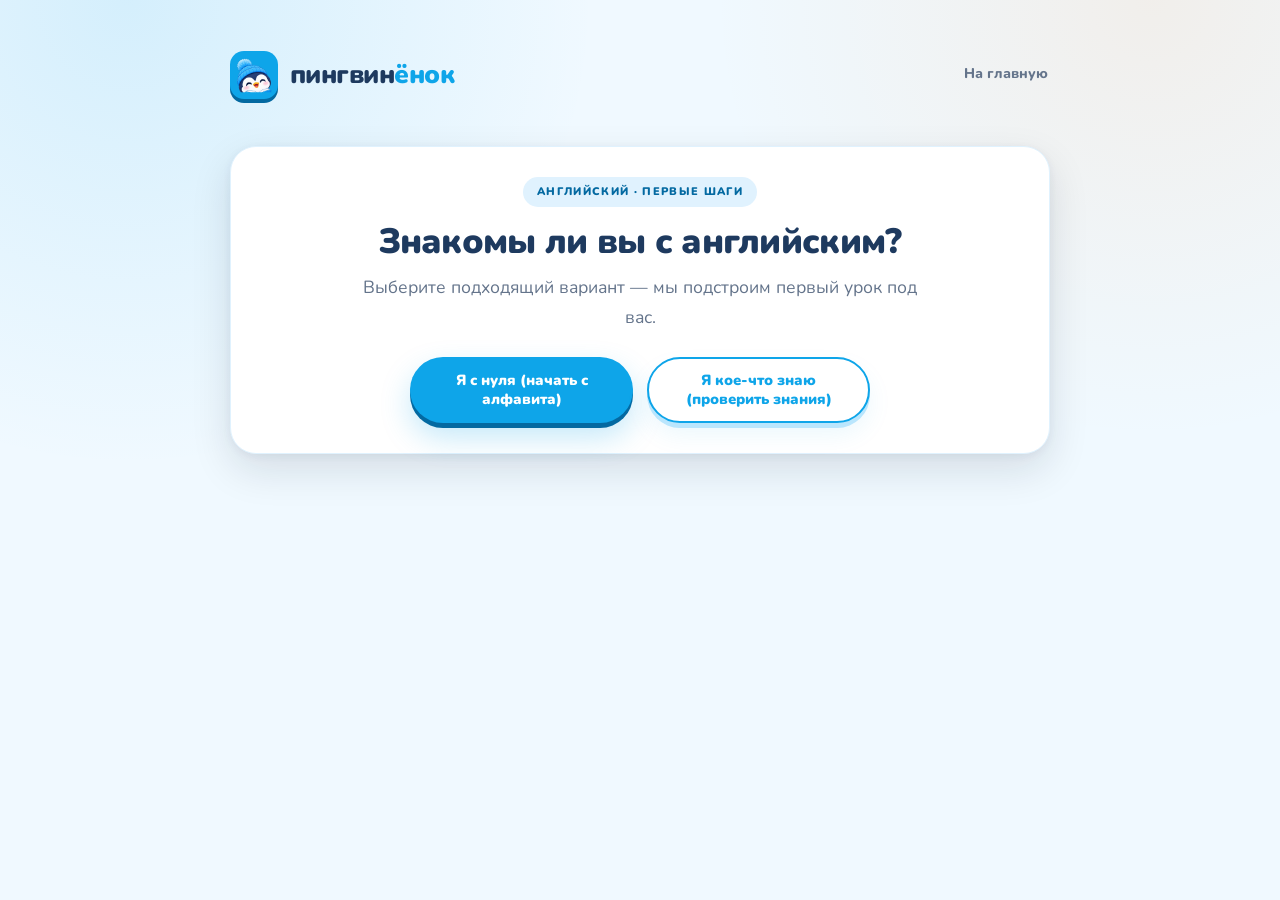
==== commit a8e1fb78: "Fix lessons layout, add cache-busting for CSS" ====
--- a/lessons.html
+++ b/lessons.html
@@ -10,16 +10,17 @@
   <link rel="preconnect" href="https://fonts.googleapis.com">
   <link rel="preconnect" href="https://fonts.gstatic.com" crossorigin>
   <link href="https://fonts.googleapis.com/css2?family=Nunito:wght@400;600;700;800;900&amp;display=swap" rel="stylesheet">
-  <link rel="stylesheet" href="css/styles.css">
+  <link rel="stylesheet" href="css/styles.css?v=2">
 </head>
 <body>
   <main class="lessons-app" id="main">
     <div class="container lessons-app__inner">
-      <header class="lessons-topbar">
+      <header class="lessons-topbar header__inner">
         <a class="logo" href="index.html" aria-label="пингвинёнок — на главную">
           <span class="logo__icon"><img src="images/penguin-icon.png" alt="" width="48" height="48"></span>
           <span class="logo__text"><span class="logo__text-dark">пингвин</span><span class="logo__text-blue">ёнок</span></span>
         </a>
+        <span class="lessons-topbar__spacer" aria-hidden="true"></span>
         <a class="btn-text" href="index.html">На главную</a>
       </header>
 
@@ -87,6 +88,28 @@
         <button class="btn-text lesson-exit" type="button" data-action="exit">Выйти к продолжению</button>
       </section>
 
+      <section class="lesson-screen" data-screen="loading" hidden>
+        <div class="lesson-card lesson-card--centered">
+          <span class="eyebrow">Загрузка</span>
+          <h1 class="section__title">Загружаем урок…</h1>
+          <p class="section__lead">Это займёт секунду.</p>
+          <div class="lesson-loader" aria-hidden="true"></div>
+        </div>
+      </section>
+
+      <section class="lesson-screen" data-screen="error" hidden>
+        <div class="lesson-card lesson-card--centered">
+          <span class="eyebrow">Ошибка</span>
+          <h1 class="section__title">Не удалось загрузить урок</h1>
+          <p class="section__lead" data-error-text>Проверьте соединение и попробуйте снова.</p>
+          <div class="lesson-actions">
+            <button class="btn btn--primary" type="button" data-action="retry">Повторить</button>
+            <button class="btn btn--secondary" type="button" data-action="reset">Начать заново</button>
+            <a class="btn btn--secondary" href="index.html">На главную</a>
+          </div>
+        </div>
+      </section>
+
       <section class="lesson-screen" data-screen="result" hidden>
         <div class="lesson-card lesson-card--centered lesson-result">
           <span class="eyebrow">Результат</span>
@@ -102,6 +125,7 @@
     </div>
   </main>
 
+  <script src="js/app/course-loader.js" defer></script>
   <script src="js/lessons.js" defer></script>
 </body>
 </html>
--- a/css/styles.css
+++ b/css/styles.css
@@ -2359,8 +2359,9 @@
 }
 
 .lessons-app__inner {
+  width: auto;
   max-width: 820px;
-  margin-inline: auto;
+  margin: 0 auto;
 }
 
 .lessons-topbar {
@@ -2368,11 +2369,27 @@
   align-items: center;
   justify-content: space-between;
   gap: 16px;
+  width: 100%;
   margin-bottom: 28px;
+}
+
+.lessons-topbar__spacer {
+  flex: 1 1 auto;
+  min-width: 0;
 }
 
 .lessons-topbar .btn-text {
   flex: none;
+  white-space: nowrap;
+}
+
+.lesson-screen {
+  width: 100%;
+}
+
+.lesson-screen h1:focus,
+.lesson-screen h1:focus-visible {
+  outline: none;
 }
 
 .lesson-screen[hidden],
@@ -2385,11 +2402,13 @@
 }
 
 .lesson-card {
+  width: 100%;
+  max-width: 100%;
   padding: 30px;
   border: 1.5px solid var(--border-color);
   border-radius: 26px;
   background: var(--surface);
-  box-shadow: var(--shadow-md);
+  box-shadow: 0 16px 40px rgba(15, 23, 42, 0.12), var(--shadow-sm);
 }
 
 .lesson-card--centered {
@@ -2399,6 +2418,7 @@
 .lesson-card .section__title {
   margin-bottom: 12px;
   font-size: clamp(1.6rem, 4vw, 2.2rem);
+  overflow-wrap: anywhere;
 }
 
 .lesson-card .section__lead {
@@ -2409,8 +2429,9 @@
 .lesson-actions {
   display: flex;
   flex-direction: column;
-  gap: 12px;
-  margin-top: 22px;
+  gap: 14px;
+  width: 100%;
+  margin-top: 24px;
 }
 
 .lesson-actions .btn {
@@ -2468,6 +2489,7 @@
   font-size: clamp(1.5rem, 4vw, 2rem);
   font-weight: 900;
   line-height: 1.2;
+  overflow-wrap: anywhere;
 }
 
 .lesson-theory {
@@ -2487,6 +2509,7 @@
   font-size: clamp(1.15rem, 3vw, 1.45rem);
   font-weight: 900;
   line-height: 1.35;
+  overflow-wrap: anywhere;
 }
 
 .lesson-options {
@@ -2581,6 +2604,16 @@
   margin-bottom: 0;
 }
 
+.lesson-loader {
+  width: 38px;
+  height: 38px;
+  margin: 18px auto 0;
+  border: 4px solid var(--border-color);
+  border-top-color: var(--primary);
+  border-radius: 50%;
+  animation: lesson-spin 0.8s linear infinite;
+}
+
 @keyframes lesson-fade {
   from {
     opacity: 0;
@@ -2617,6 +2650,12 @@
   }
 }
 
+@keyframes lesson-spin {
+  to {
+    transform: rotate(360deg);
+  }
+}
+
 @media (min-width: 640px) {
   .lesson-actions {
     flex-flow: row wrap;
@@ -2642,11 +2681,37 @@
   }
 
   .lessons-topbar {
+    gap: 10px;
     margin-bottom: 20px;
   }
 
   .lessons-topbar .logo__text {
-    font-size: 20px;
+    font-size: 19px;
+  }
+
+  .lesson-topline {
+    align-items: flex-start;
+  }
+
+  .lesson-counter {
+    font-size: 0.64rem;
+  }
+
+  .lesson-card .section__title {
+    font-size: 1.5rem;
+  }
+
+  .lesson-question {
+    font-size: 1.1rem;
+  }
+
+  .lesson-actions {
+    gap: 10px;
+    margin-top: 20px;
+  }
+
+  .lesson-actions .btn {
+    width: 100%;
   }
 
   .lesson-theory {
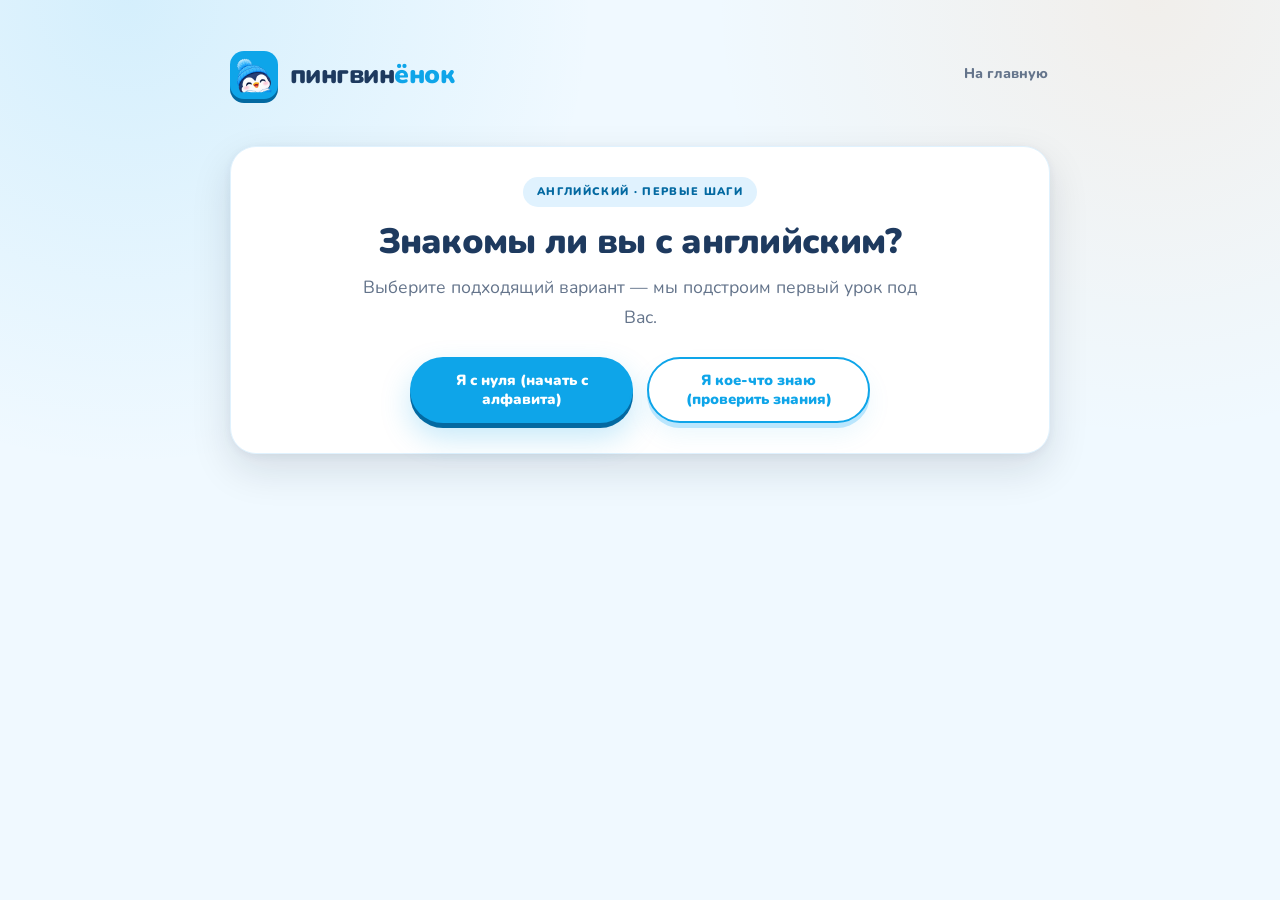
==== commit f5e969a8: "Add files via upload" ====
--- a/lessons.html
+++ b/lessons.html
@@ -10,7 +10,7 @@
   <link rel="preconnect" href="https://fonts.googleapis.com">
   <link rel="preconnect" href="https://fonts.gstatic.com" crossorigin>
   <link href="https://fonts.googleapis.com/css2?family=Nunito:wght@400;600;700;800;900&amp;display=swap" rel="stylesheet">
-  <link rel="stylesheet" href="css/styles.css?v=2">
+  <link rel="stylesheet" href="css/styles.css?v=4">
 </head>
 <body>
   <main class="lessons-app" id="main">
@@ -28,7 +28,7 @@
         <div class="lesson-card lesson-card--centered">
           <span class="eyebrow">Английский · первые шаги</span>
           <h1 class="section__title">Знакомы ли вы с английским?</h1>
-          <p class="section__lead">Выберите подходящий вариант — мы подстроим первый урок под вас.</p>
+          <p class="section__lead">Выберите подходящий вариант — мы подстроим первый урок под Вас.</p>
           <div class="lesson-actions">
             <button class="btn btn--primary" type="button" data-action="start-zero">Я с нуля (начать с алфавита)</button>
             <button class="btn btn--secondary" type="button" data-action="start-test">Я кое-что знаю (проверить знания)</button>
@@ -67,6 +67,49 @@
         </div>
       </section>
 
+      <section class="lesson-screen" data-screen="theory" hidden>
+        <div class="lesson-card">
+          <div class="lesson-topline">
+            <span class="eyebrow" data-theory-type>Теория</span>
+            <span class="lesson-counter" data-theory-count></span>
+          </div>
+          <div class="lesson-progress" role="progressbar" aria-label="Прогресс теории" aria-valuemin="0" aria-valuemax="100" aria-valuenow="0" data-theory-progress-wrap>
+            <div class="lesson-progress__bar" data-theory-progress></div>
+          </div>
+          <h1 class="lesson-title" data-theory-title></h1>
+          <div class="lesson-lead lesson-theory-content" data-theory-content></div>
+          <div class="lesson-actions">
+            <button class="btn btn--secondary" type="button" data-theory-back>Назад</button>
+            <button class="btn btn--primary" type="button" data-theory-next>Далее</button>
+          </div>
+        </div>
+      </section>
+
+      <section class="lesson-screen" data-screen="alphabet" hidden>
+        <div class="lesson-card">
+          <div class="lesson-topline">
+            <span class="eyebrow">Алфавит</span>
+            <span class="lesson-counter">26 букв</span>
+          </div>
+
+          <h1 class="lesson-title">Английский алфавит</h1>
+          <p class="lesson-lead">
+            Нажмите на букву, чтобы услышать её произношение.
+            Под каждой буквой — русская транскрипция названия.
+          </p>
+
+          <div class="alphabet-grid" data-alphabet-grid role="list"
+               aria-label="Английский алфавит: 26 букв с русской транскрипцией"></div>
+
+          <p class="alphabet-status" data-alphabet-status aria-live="polite"></p>
+
+          <div class="lesson-actions">
+            <button class="btn btn--secondary" type="button" data-alphabet-back>К теории</button>
+            <button class="btn btn--primary" type="button" data-alphabet-start-tasks>Перейти к заданиям</button>
+          </div>
+        </div>
+      </section>
+
       <section class="lesson-screen" data-screen="lesson" hidden>
         <div class="lesson-card">
           <div class="lesson-topline">
@@ -82,6 +125,7 @@
           <div class="lesson-options" data-lesson-options></div>
           <p class="lesson-feedback" data-lesson-feedback aria-live="polite"></p>
           <div class="lesson-actions">
+            <button class="btn btn--primary" type="button" data-lesson-check hidden>Проверить</button>
             <button class="btn btn--primary" type="button" data-lesson-next hidden>Далее</button>
           </div>
         </div>
@@ -125,7 +169,8 @@
     </div>
   </main>
 
-  <script src="js/app/course-loader.js" defer></script>
-  <script src="js/lessons.js" defer></script>
+  <script src="js/app/course-loader.js?v=4" defer></script>
+  <script src="js/app/speech.js?v=4" defer></script>
+  <script src="js/lessons.js?v=4" defer></script>
 </body>
 </html>
--- a/css/styles.css
+++ b/css/styles.css
@@ -2503,6 +2503,219 @@
   line-height: 1.65;
 }
 
+.lesson-theory p {
+  margin: 0 0 10px;
+}
+
+.lesson-theory p:last-child {
+  margin-bottom: 0;
+}
+
+.lesson-theory h3 {
+  margin: 0 0 6px;
+  color: var(--dark-blue);
+  font-size: 1rem;
+  font-weight: 900;
+}
+
+.lesson-theory ul,
+.lesson-theory ol {
+  margin: 0 0 10px;
+  padding-left: 20px;
+}
+
+.lesson-theory li {
+  margin-bottom: 4px;
+}
+
+.lesson-theory strong {
+  color: var(--dark-blue);
+}
+
+.theory-inline-step + .theory-inline-step {
+  margin-top: 16px;
+  padding-top: 14px;
+  border-top: 1px dashed var(--border-color);
+}
+
+.lesson-theory-content {
+  margin-bottom: 22px;
+  color: var(--text-main);
+  font-size: 0.92rem;
+  line-height: 1.65;
+}
+
+.lesson-lead {
+  margin-bottom: 22px;
+  color: var(--text-muted);
+  font-size: clamp(0.98rem, 2.2vw, 1.05rem);
+  line-height: 1.7;
+}
+
+.alphabet-grid {
+  display: grid;
+  grid-template-columns: repeat(auto-fill, minmax(88px, 1fr));
+  gap: 10px;
+  margin: 6px 0 16px;
+}
+
+.alphabet-letter {
+  display: flex;
+  flex-direction: column;
+  align-items: center;
+  justify-content: center;
+  gap: 4px;
+  min-height: 96px;
+  padding: 10px 6px;
+  border: 1.5px solid var(--border-color);
+  border-radius: 16px;
+  background: var(--surface);
+  box-shadow: 0 3px 0 var(--border-color), var(--shadow-sm);
+  color: var(--dark-blue);
+  text-align: center;
+  cursor: pointer;
+  transition: transform 0.15s var(--ease), box-shadow 0.15s var(--ease),
+    border-color 0.2s, background-color 0.2s;
+}
+
+.alphabet-letter:hover {
+  border-color: var(--primary);
+  transform: translateY(-2px);
+  box-shadow: 0 5px 0 var(--primary-light), var(--shadow-md);
+}
+
+.alphabet-letter:active {
+  transform: translateY(1px);
+  box-shadow: 0 1px 0 var(--primary-light);
+}
+
+.alphabet-letter:focus-visible {
+  border-color: var(--primary);
+}
+
+.alphabet-letter__char {
+  color: var(--dark-blue);
+  font-size: 1.65rem;
+  font-weight: 900;
+  letter-spacing: -0.02em;
+  line-height: 1.05;
+}
+
+.alphabet-letter__transcription {
+  color: var(--text-muted);
+  font-size: 0.82rem;
+  font-weight: 700;
+}
+
+.alphabet-letter.is-speaking {
+  border-color: var(--primary);
+  background: var(--primary-soft);
+  box-shadow: 0 3px 0 var(--primary), 0 0 0 4px rgba(14, 165, 233, 0.18);
+  animation: letter-pulse 1.1s ease-in-out infinite;
+}
+
+.alphabet-letter.is-speaking .alphabet-letter__char {
+  color: var(--primary-ink);
+}
+
+.alphabet-letter.is-speaking .alphabet-letter__transcription {
+  color: var(--primary-ink);
+}
+
+@keyframes letter-pulse {
+  0%,
+  100% {
+    box-shadow: 0 3px 0 var(--primary), 0 0 0 4px rgba(14, 165, 233, 0.18);
+  }
+  50% {
+    box-shadow: 0 3px 0 var(--primary), 0 0 0 9px rgba(14, 165, 233, 0.06);
+  }
+}
+
+.alphabet-status {
+  min-height: 22px;
+  margin: 0 0 4px;
+  color: var(--text-muted);
+  font-size: 0.88rem;
+  font-weight: 700;
+  text-align: center;
+}
+
+.alphabet-status.is-warning {
+  color: var(--danger);
+}
+
+.alphabet-status.is-success {
+  color: var(--success);
+}
+
+.lesson-theory-content p {
+  margin: 0 0 12px;
+}
+
+.lesson-theory-content p:last-child {
+  margin-bottom: 0;
+}
+
+.lesson-theory-content strong {
+  color: var(--dark-blue);
+}
+
+.theory-groups {
+  display: grid;
+  grid-template-columns: repeat(2, minmax(0, 1fr));
+  gap: 10px;
+  margin: 14px 0 4px;
+}
+
+.theory-group {
+  padding: 12px 14px;
+  border: 1.5px solid var(--border-color);
+  border-radius: 14px;
+  background: var(--bg-section);
+}
+
+.theory-group h3 {
+  margin-bottom: 6px;
+  color: var(--primary-ink);
+  font-size: 1rem;
+  font-weight: 900;
+}
+
+.theory-group p {
+  margin: 0;
+  color: var(--dark-blue);
+  font-size: 0.95rem;
+  font-weight: 800;
+  letter-spacing: 0.02em;
+}
+
+.theory-list {
+  display: grid;
+  grid-template-columns: repeat(2, minmax(0, 1fr));
+  gap: 6px 18px;
+  margin: 12px 0 16px;
+  padding: 0;
+  list-style: none;
+}
+
+.theory-list li {
+  padding: 5px 0;
+  border-bottom: 1px dashed var(--border-color);
+  font-size: 0.9rem;
+}
+
+.theory-warning {
+  margin-top: 14px;
+  padding: 12px 14px;
+  border-left: 4px solid var(--danger);
+  border-radius: 0 12px 12px 0;
+  background: rgba(220, 38, 38, 0.08);
+  color: var(--danger);
+  font-size: 0.9rem;
+  line-height: 1.55;
+}
+
 .lesson-question {
   margin-bottom: 16px;
   color: var(--dark-blue);
@@ -2548,6 +2761,15 @@
   cursor: default;
 }
 
+.lesson-option.is-selected {
+  border-color: var(--primary);
+  background: rgba(14, 165, 233, 0.12);
+  box-shadow: 0 2px 0 var(--primary);
+  color: var(--primary-ink);
+  outline: 2px solid var(--primary-light);
+  outline-offset: 1px;
+}
+
 .lesson-option.is-correct {
   border-color: var(--success);
   background: var(--success-bg);
@@ -2562,6 +2784,104 @@
   box-shadow: 0 2px 0 var(--danger);
   color: var(--danger);
   animation: lesson-shake 0.35s var(--ease);
+}
+
+.lesson-option-row {
+  display: flex;
+  gap: 8px;
+  align-items: stretch;
+}
+
+.lesson-option-row .lesson-option {
+  flex: 1 1 auto;
+  min-width: 0;
+}
+
+.audio-btn {
+  flex: 0 0 auto;
+  display: inline-flex;
+  align-items: center;
+  justify-content: center;
+  width: 48px;
+  min-height: 48px;
+  padding: 0;
+  border: 1.5px solid var(--border-color);
+  border-radius: 14px;
+  background: var(--surface);
+  box-shadow: 0 2px 0 var(--border-color);
+  color: var(--dark-blue);
+  font-size: 1.15rem;
+  line-height: 1;
+  cursor: pointer;
+  transition: transform 0.15s, border-color 0.15s, box-shadow 0.15s,
+    background-color 0.15s, color 0.15s;
+}
+
+.audio-btn:hover:not(:disabled) {
+  border-color: var(--primary);
+  transform: translateY(-2px);
+  box-shadow: 0 4px 0 var(--primary-light);
+}
+
+.audio-btn:active:not(:disabled) {
+  transform: translateY(1px);
+  box-shadow: none;
+}
+
+.audio-chip {
+  display: inline-flex;
+  align-items: center;
+  gap: 6px;
+  padding: 8px 14px;
+  border: 1.5px solid var(--border-color);
+  border-radius: 999px;
+  background: var(--surface);
+  box-shadow: 0 2px 0 var(--border-color);
+  color: var(--dark-blue);
+  font-size: 0.92rem;
+  font-weight: 700;
+  line-height: 1.2;
+  cursor: pointer;
+  transition: transform 0.15s, border-color 0.15s, box-shadow 0.15s,
+    background-color 0.15s, color 0.15s;
+}
+
+.audio-chip:hover:not(:disabled) {
+  border-color: var(--primary);
+  transform: translateY(-2px);
+  box-shadow: 0 4px 0 var(--primary-light);
+}
+
+.audio-chip:active:not(:disabled) {
+  transform: translateY(1px);
+  box-shadow: none;
+}
+
+.theory-audio-chip {
+  margin-top: 12px;
+}
+
+.question-audio-chip {
+  margin-top: 0;
+  margin-bottom: 14px;
+}
+
+.audio-btn.is-speaking,
+.audio-chip.is-speaking {
+  border-color: var(--primary);
+  background: rgba(14, 165, 233, 0.12);
+  color: var(--primary-ink);
+  animation: audio-pulse 0.9s ease-in-out infinite;
+}
+
+@keyframes audio-pulse {
+  0%,
+  100% {
+    opacity: 1;
+  }
+  50% {
+    opacity: 0.65;
+  }
 }
 
 .lesson-feedback {
@@ -2714,7 +3034,61 @@
     width: 100%;
   }
 
+  .theory-groups,
+  .theory-list {
+    grid-template-columns: 1fr;
+  }
+
+  .lesson-theory-content {
+    font-size: 0.9rem;
+  }
+
   .lesson-theory {
+    font-size: 0.88rem;
+  }
+
+  .alphabet-grid {
+    grid-template-columns: repeat(4, 1fr);
+    gap: 8px;
+  }
+
+  .alphabet-letter {
+    min-height: 86px;
+  }
+
+  .alphabet-letter__char {
+    font-size: 1.4rem;
+  }
+
+  .alphabet-letter__transcription {
+    font-size: 0.76rem;
+  }
+}
+
+@media (max-width: 359px) {
+  .alphabet-grid {
+    gap: 6px;
+  }
+
+  .alphabet-letter {
+    min-height: 78px;
+    border-radius: 12px;
+  }
+
+  .alphabet-letter__char {
+    font-size: 1.25rem;
+  }
+}
+
+@media (max-width: 480px) {
+  .audio-btn {
+    width: 44px;
+    min-height: 44px;
+    font-size: 1.05rem;
+  }
+
+  .audio-chip {
+    padding: 7px 12px;
     font-size: 0.88rem;
   }
 }
@@ -2752,6 +3126,15 @@
     display: none;
   }
 
+  .alphabet-letter.is-speaking {
+    animation: none;
+  }
+
+  .audio-btn.is-speaking,
+  .audio-chip.is-speaking {
+    animation: none;
+  }
+
   .reveal.reveal-pending {
     opacity: 1;
     transform: none;
